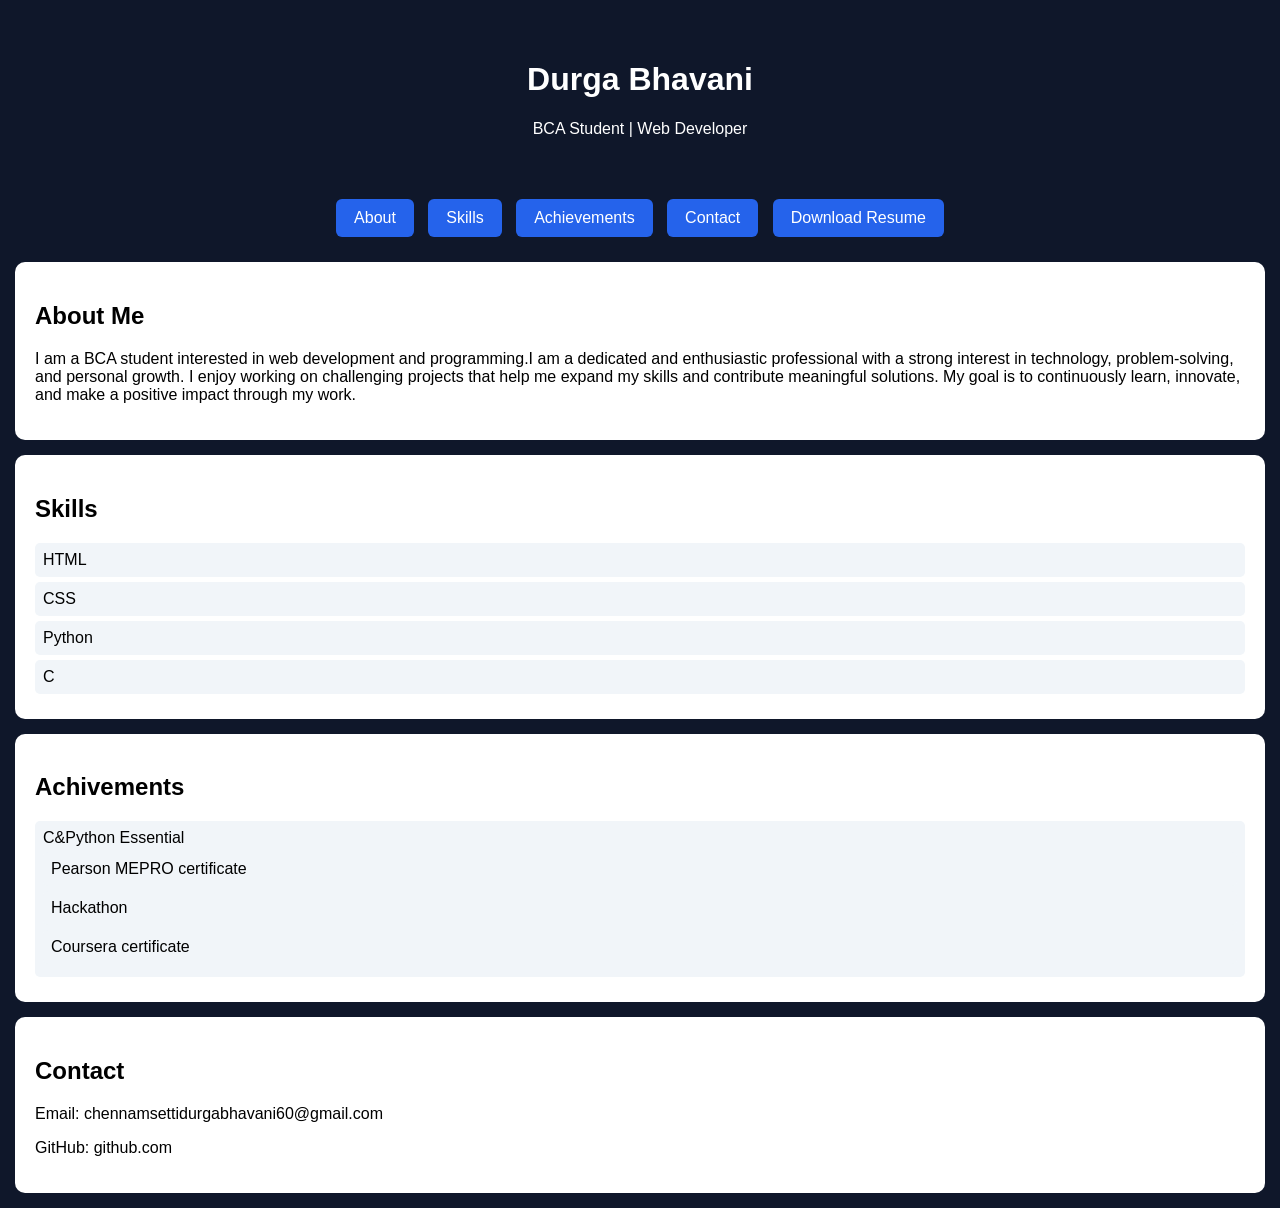
==== index.html @ 7fc882d9 "Rename home.html to index.html" ====
<!DOCTYPE html>
<html lang="en">
<head>
<meta charset="UTF-8">
<title>Portfolio</title>

<style>
body{
  margin:0;
  font-family:Arial;
  background:#0f172a;
  color:white;
}

header{
  text-align:center;
  padding:40px 20px;
}

.buttons{
  text-align:center;
  margin-bottom:20px;
}

.btn{
  display:inline-block;
  padding:10px 18px;
  margin:5px;
  background:#2563eb;
  color:white;
  text-decoration:none;
  border-radius:6px;
  transition:0.3s;
}

.btn:hover{
  background:#1e40af;
  transform:scale(1.05);
}

section{
  background:white;
  color:black;
  margin:15px;
  padding:20px;
  border-radius:10px;
}

.box{
  background:#f1f5f9;
  padding:8px;
  margin:5px 0;
  border-radius:5px;
}
</style>
</head>

<body>

<header>
  <h1>Durga Bhavani</h1>
  <p>BCA Student | Web Developer</p>
</header>

<div class="buttons">
  <a href="#about" class="btn">About</a>
  <a href="#skills" class="btn">Skills</a>
  <a href="#achivements"
class="btn">Achievements</a>
  <a href="#contact" class="btn">Contact</a>
  <a href="resume.pdf" class="btn" download>Download Resume</a>
</div>

<section id="about">
  <h2>About Me</h2>
  <p>I am a BCA student interested in web development and programming.I am a dedicated and enthusiastic professional with a strong interest in technology, problem-solving, and personal growth. I enjoy working on challenging projects that help me expand my skills and contribute meaningful solutions. My goal is to continuously learn, innovate, and make a positive impact through my work.</p>
</section>

<section id="skills">
  <h2>Skills</h2>
  <div class="box">HTML</div>
  <div class="box">CSS</div>
  <div class="box">Python</div>
  <div class="box">C</div>
</section>

<section id="achivements">
   <h2>Achivements</h2>
   <div class="box">C&Python Essential 
   <div class="box">Pearson MEPRO certificate</div>
   <div class="box">Hackathon</div>
   <div class="box">Coursera certificate</div>
   </section>
   

<section id="contact">
  <h2>Contact</h2>
  <p>Email: chennamsettidurgabhavani60@gmail.com</p>
  <p>GitHub: github.com</p>
</section>

</body>
</html>
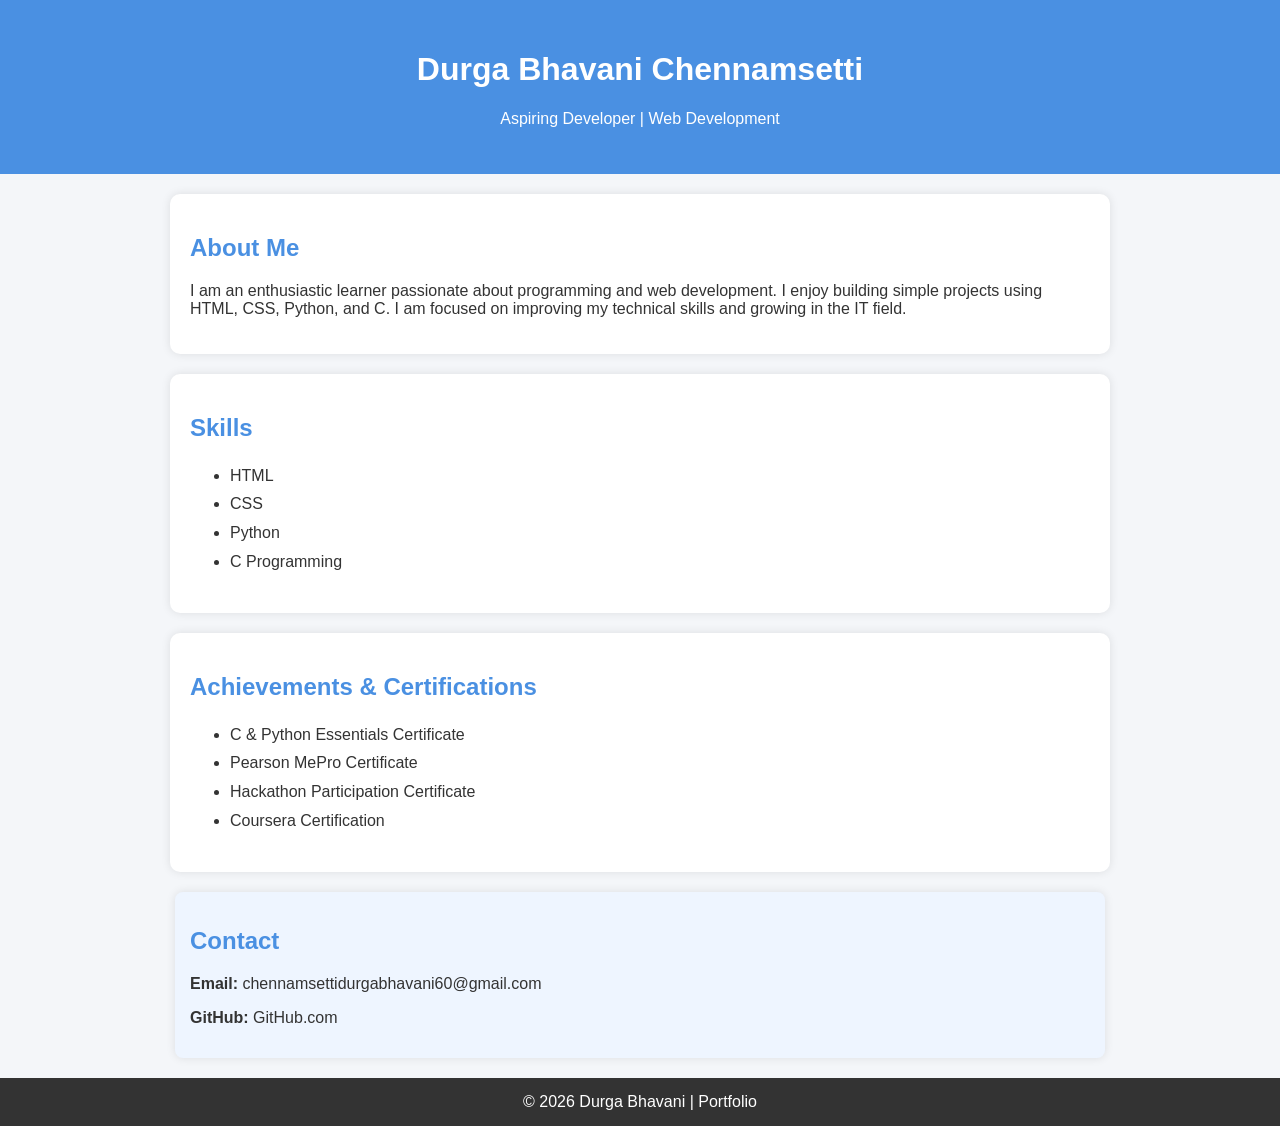
==== commit 1d5a05bf: "Rename home.html to index.html" ====
--- a/index.html
+++ b/index.html
@@ -1,103 +1,101 @@
 <!DOCTYPE html>
 <html lang="en">
 <head>
-<meta charset="UTF-8">
-<title>Portfolio</title>
+  <meta charset="UTF-8">
+  <title>Durga Bhavani Portfolio</title>
+  <style>
+    body {
+      font-family: Arial, sans-serif;
+      margin: 0;
+      background: #f4f6f9;
+      color: #333;
+    }
 
-<style>
-body{
-  margin:0;
-  font-family:Arial;
-  background:#0f172a;
-  color:white;
-}
+    header {
+      background: #4a90e2;
+      color: white;
+      padding: 30px;
+      text-align: center;
+    }
 
-header{
-  text-align:center;
-  padding:40px 20px;
-}
+    section {
+      max-width: 900px;
+      margin: 20px auto;
+      background: white;
+      padding: 20px;
+      border-radius: 10px;
+      box-shadow: 0 0 10px rgba(0,0,0,0.1);
+    }
 
-.buttons{
-  text-align:center;
-  margin-bottom:20px;
-}
+    h2 {
+      color: #4a90e2;
+    }
 
-.btn{
-  display:inline-block;
-  padding:10px 18px;
-  margin:5px;
-  background:#2563eb;
-  color:white;
-  text-decoration:none;
-  border-radius:6px;
-  transition:0.3s;
-}
+    ul {
+      line-height: 1.8;
+    }
 
-.btn:hover{
-  background:#1e40af;
-  transform:scale(1.05);
-}
+    .contact {
+      background: #eef5ff;
+      padding: 15px;
+      border-radius: 8px;
+    }
 
-section{
-  background:white;
-  color:black;
-  margin:15px;
-  padding:20px;
-  border-radius:10px;
-}
-
-.box{
-  background:#f1f5f9;
-  padding:8px;
-  margin:5px 0;
-  border-radius:5px;
-}
-</style>
+    footer {
+      text-align: center;
+      padding: 15px;
+      background: #333;
+      color: white;
+      margin-top: 20px;
+    }
+  </style>
 </head>
 
 <body>
 
 <header>
-  <h1>Durga Bhavani</h1>
-  <p>BCA Student | Web Developer</p>
+  <h1>Durga Bhavani Chennamsetti</h1>
+  <p>Aspiring Developer | Web Development</p>
 </header>
 
-<div class="buttons">
-  <a href="#about" class="btn">About</a>
-  <a href="#skills" class="btn">Skills</a>
-  <a href="#achivements"
-class="btn">Achievements</a>
-  <a href="#contact" class="btn">Contact</a>
-  <a href="resume.pdf" class="btn" download>Download Resume</a>
-</div>
-
-<section id="about">
+<section>
   <h2>About Me</h2>
-  <p>I am a BCA student interested in web development and programming.I am a dedicated and enthusiastic professional with a strong interest in technology, problem-solving, and personal growth. I enjoy working on challenging projects that help me expand my skills and contribute meaningful solutions. My goal is to continuously learn, innovate, and make a positive impact through my work.</p>
+  <p>
+    I am an enthusiastic learner passionate about programming and web development.
+    I enjoy building simple projects using HTML, CSS, Python, and C. I am focused
+    on improving my technical skills and growing in the IT field.
+  </p>
 </section>
 
-<section id="skills">
+<section>
   <h2>Skills</h2>
-  <div class="box">HTML</div>
-  <div class="box">CSS</div>
-  <div class="box">Python</div>
-  <div class="box">C</div>
+  <ul>
+    <li>HTML</li>
+    <li>CSS</li>
+    <li>Python</li>
+    <li>C Programming</li>
+  </ul>
 </section>
 
-<section id="achivements">
-   <h2>Achivements</h2>
-   <div class="box">C&Python Essential 
-   <div class="box">Pearson MEPRO certificate</div>
-   <div class="box">Hackathon</div>
-   <div class="box">Coursera certificate</div>
-   </section>
-   
+<section>
+  <h2>Achievements & Certifications</h2>
+  <ul>
+    <li>C & Python Essentials Certificate</li>
+    <li>Pearson MePro Certificate</li>
+    <li>Hackathon Participation Certificate</li>
+    <li>Coursera Certification</li>
+  </ul>
+</section>
 
-<section id="contact">
+<section class="contact">
   <h2>Contact</h2>
-  <p>Email: chennamsettidurgabhavani60@gmail.com</p>
-  <p>GitHub: github.com</p>
+  <p><b>Email:</b> chennamsettidurgabhavani60@gmail.com</p>
+  <p><b>GitHub:</b> GitHub.com</p>
 </section>
+
+<footer>
+  © 2026 Durga Bhavani | Portfolio
+</footer>
 
 </body>
 </html>
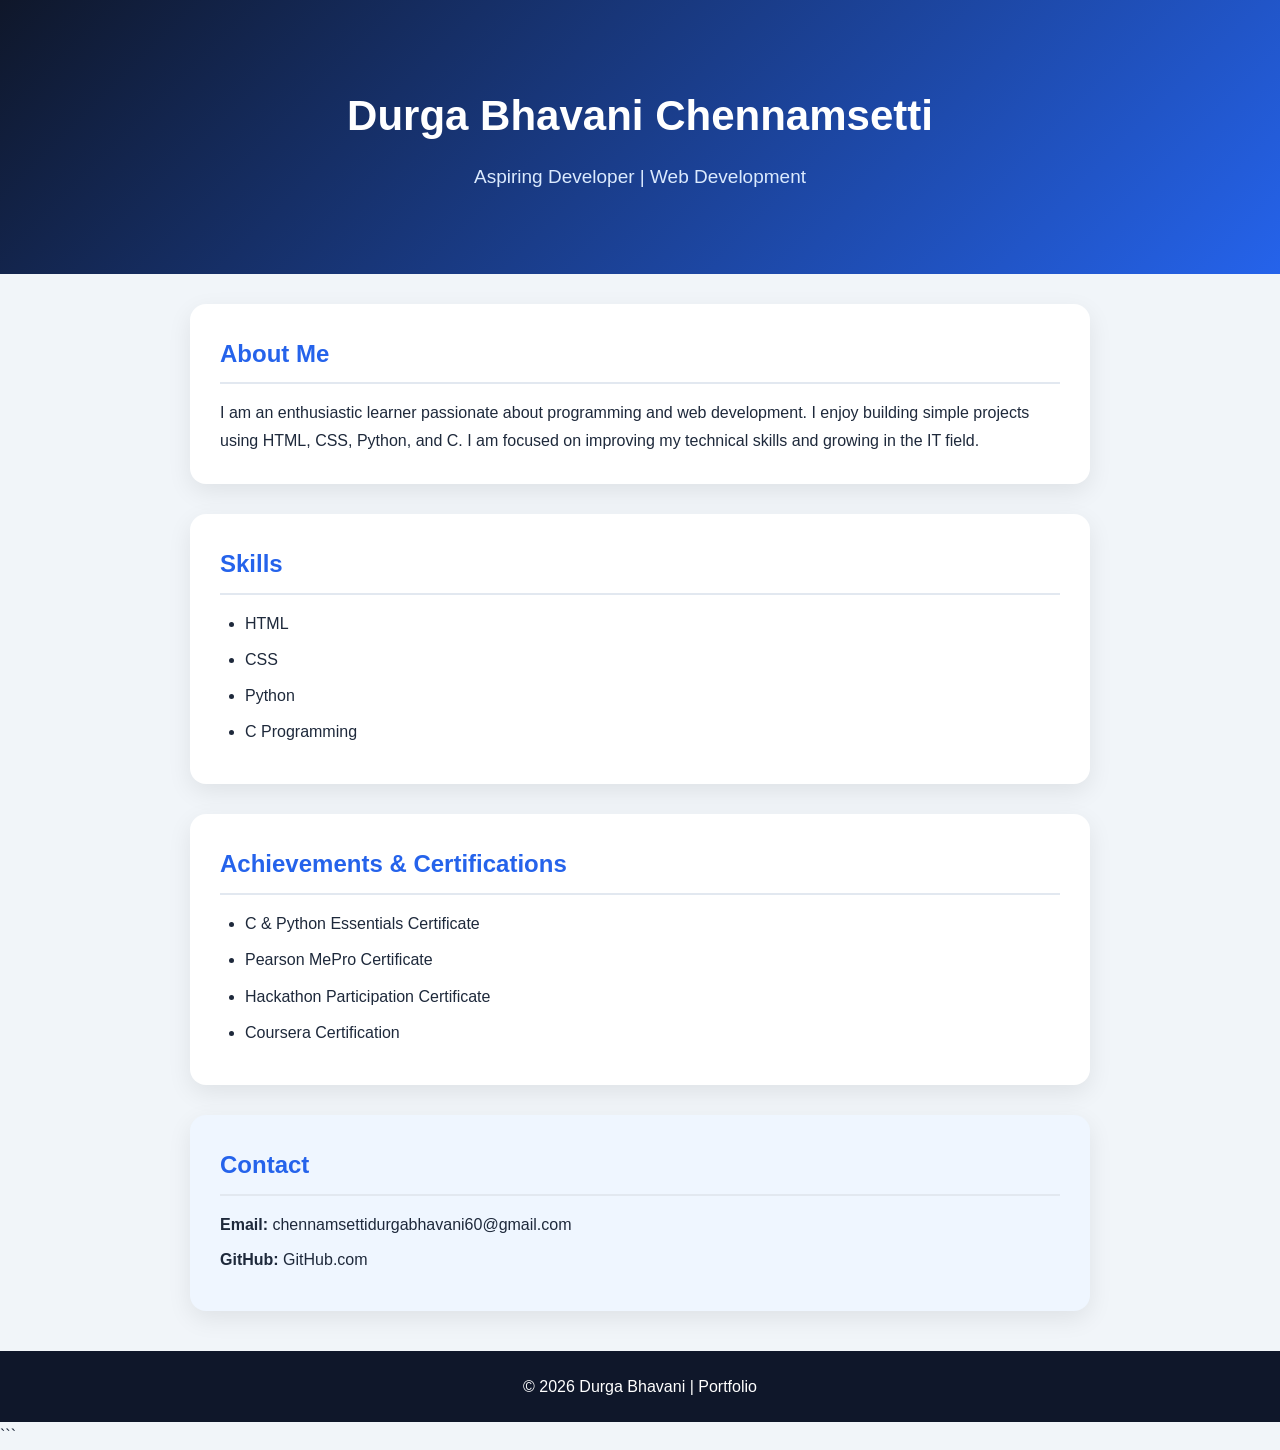
==== commit 81845741: "Refactor index.html for styling and structure" ====
--- a/index.html
+++ b/index.html
@@ -1,101 +1,186 @@
 <!DOCTYPE html>
 <html lang="en">
+
 <head>
   <meta charset="UTF-8">
+  <meta name="viewport" content="width=device-width, initial-scale=1.0">
   <title>Durga Bhavani Portfolio</title>
+
   <style>
+    * {
+      margin: 0;
+      padding: 0;
+      box-sizing: border-box;
+      scroll-behavior: smooth;
+    }
+
     body {
-      font-family: Arial, sans-serif;
-      margin: 0;
-      background: #f4f6f9;
-      color: #333;
+      font-family: "Segoe UI", Arial, sans-serif;
+      background: #f1f5f9;
+      color: #1e293b;
+      line-height: 1.7;
     }
 
     header {
-      background: #4a90e2;
+      background: linear-gradient(135deg, #0f172a, #2563eb);
       color: white;
-      padding: 30px;
+      padding: 80px 20px;
       text-align: center;
+      animation: fadeIn 1s ease;
+    }
+
+    header h1 {
+      font-size: 42px;
+      margin-bottom: 10px;
+    }
+
+    header p {
+      font-size: 19px;
+      color: #dbeafe;
     }
 
     section {
       max-width: 900px;
-      margin: 20px auto;
+      margin: 30px auto;
+      padding: 30px;
       background: white;
-      padding: 20px;
-      border-radius: 10px;
-      box-shadow: 0 0 10px rgba(0,0,0,0.1);
+      border-radius: 16px;
+      box-shadow: 0 8px 25px rgba(0, 0, 0, 0.08);
+      transition: 0.3s ease;
+      animation: slideUp 0.7s ease;
+    }
+
+    section:hover {
+      transform: translateY(-5px);
+      box-shadow: 0 14px 30px rgba(0, 0, 0, 0.12);
     }
 
     h2 {
-      color: #4a90e2;
+      color: #2563eb;
+      margin-bottom: 15px;
+      padding-bottom: 8px;
+      border-bottom: 2px solid #e2e8f0;
     }
 
     ul {
-      line-height: 1.8;
+      padding-left: 25px;
+    }
+
+    li {
+      margin: 9px 0;
     }
 
     .contact {
-      background: #eef5ff;
-      padding: 15px;
-      border-radius: 8px;
+      background: #eff6ff;
+    }
+
+    .contact p {
+      margin: 8px 0;
     }
 
     footer {
       text-align: center;
-      padding: 15px;
-      background: #333;
+      padding: 22px;
+      background: #0f172a;
       color: white;
-      margin-top: 20px;
+      margin-top: 40px;
+    }
+
+    /* Animations */
+    @keyframes fadeIn {
+      from {
+        opacity: 0;
+      }
+
+      to {
+        opacity: 1;
+      }
+    }
+
+    @keyframes slideUp {
+      from {
+        opacity: 0;
+        transform: translateY(20px);
+      }
+
+      to {
+        opacity: 1;
+        transform: translateY(0);
+      }
+    }
+
+    /* Mobile Responsive */
+    @media (max-width: 600px) {
+      header {
+        padding: 55px 15px;
+      }
+
+      header h1 {
+        font-size: 28px;
+      }
+
+      header p {
+        font-size: 16px;
+      }
+
+      section {
+        margin: 20px 12px;
+        padding: 22px;
+      }
+
+      h2 {
+        font-size: 22px;
+      }
     }
   </style>
 </head>
 
 <body>
 
-<header>
-  <h1>Durga Bhavani Chennamsetti</h1>
-  <p>Aspiring Developer | Web Development</p>
-</header>
+  <header>
+    <h1>Durga Bhavani Chennamsetti</h1>
+    <p>Aspiring Developer | Web Development</p>
+  </header>
 
-<section>
-  <h2>About Me</h2>
-  <p>
-    I am an enthusiastic learner passionate about programming and web development.
-    I enjoy building simple projects using HTML, CSS, Python, and C. I am focused
-    on improving my technical skills and growing in the IT field.
-  </p>
-</section>
+  <section>
+    <h2>About Me</h2>
+    <p>
+      I am an enthusiastic learner passionate about programming and web development.
+      I enjoy building simple projects using HTML, CSS, Python, and C. I am focused
+      on improving my technical skills and growing in the IT field.
+    </p>
+  </section>
 
-<section>
-  <h2>Skills</h2>
-  <ul>
-    <li>HTML</li>
-    <li>CSS</li>
-    <li>Python</li>
-    <li>C Programming</li>
-  </ul>
-</section>
+  <section>
+    <h2>Skills</h2>
+    <ul>
+      <li>HTML</li>
+      <li>CSS</li>
+      <li>Python</li>
+      <li>C Programming</li>
+    </ul>
+  </section>
 
-<section>
-  <h2>Achievements & Certifications</h2>
-  <ul>
-    <li>C & Python Essentials Certificate</li>
-    <li>Pearson MePro Certificate</li>
-    <li>Hackathon Participation Certificate</li>
-    <li>Coursera Certification</li>
-  </ul>
-</section>
+  <section>
+    <h2>Achievements & Certifications</h2>
+    <ul>
+      <li>C & Python Essentials Certificate</li>
+      <li>Pearson MePro Certificate</li>
+      <li>Hackathon Participation Certificate</li>
+      <li>Coursera Certification</li>
+    </ul>
+  </section>
 
-<section class="contact">
-  <h2>Contact</h2>
-  <p><b>Email:</b> chennamsettidurgabhavani60@gmail.com</p>
-  <p><b>GitHub:</b> GitHub.com</p>
-</section>
+  <section class="contact">
+    <h2>Contact</h2>
+    <p><b>Email:</b> chennamsettidurgabhavani60@gmail.com</p>
+    <p><b>GitHub:</b> GitHub.com</p>
+  </section>
 
-<footer>
-  © 2026 Durga Bhavani | Portfolio
-</footer>
+  <footer>
+    © 2026 Durga Bhavani | Portfolio
+  </footer>
 
 </body>
 </html>
+```
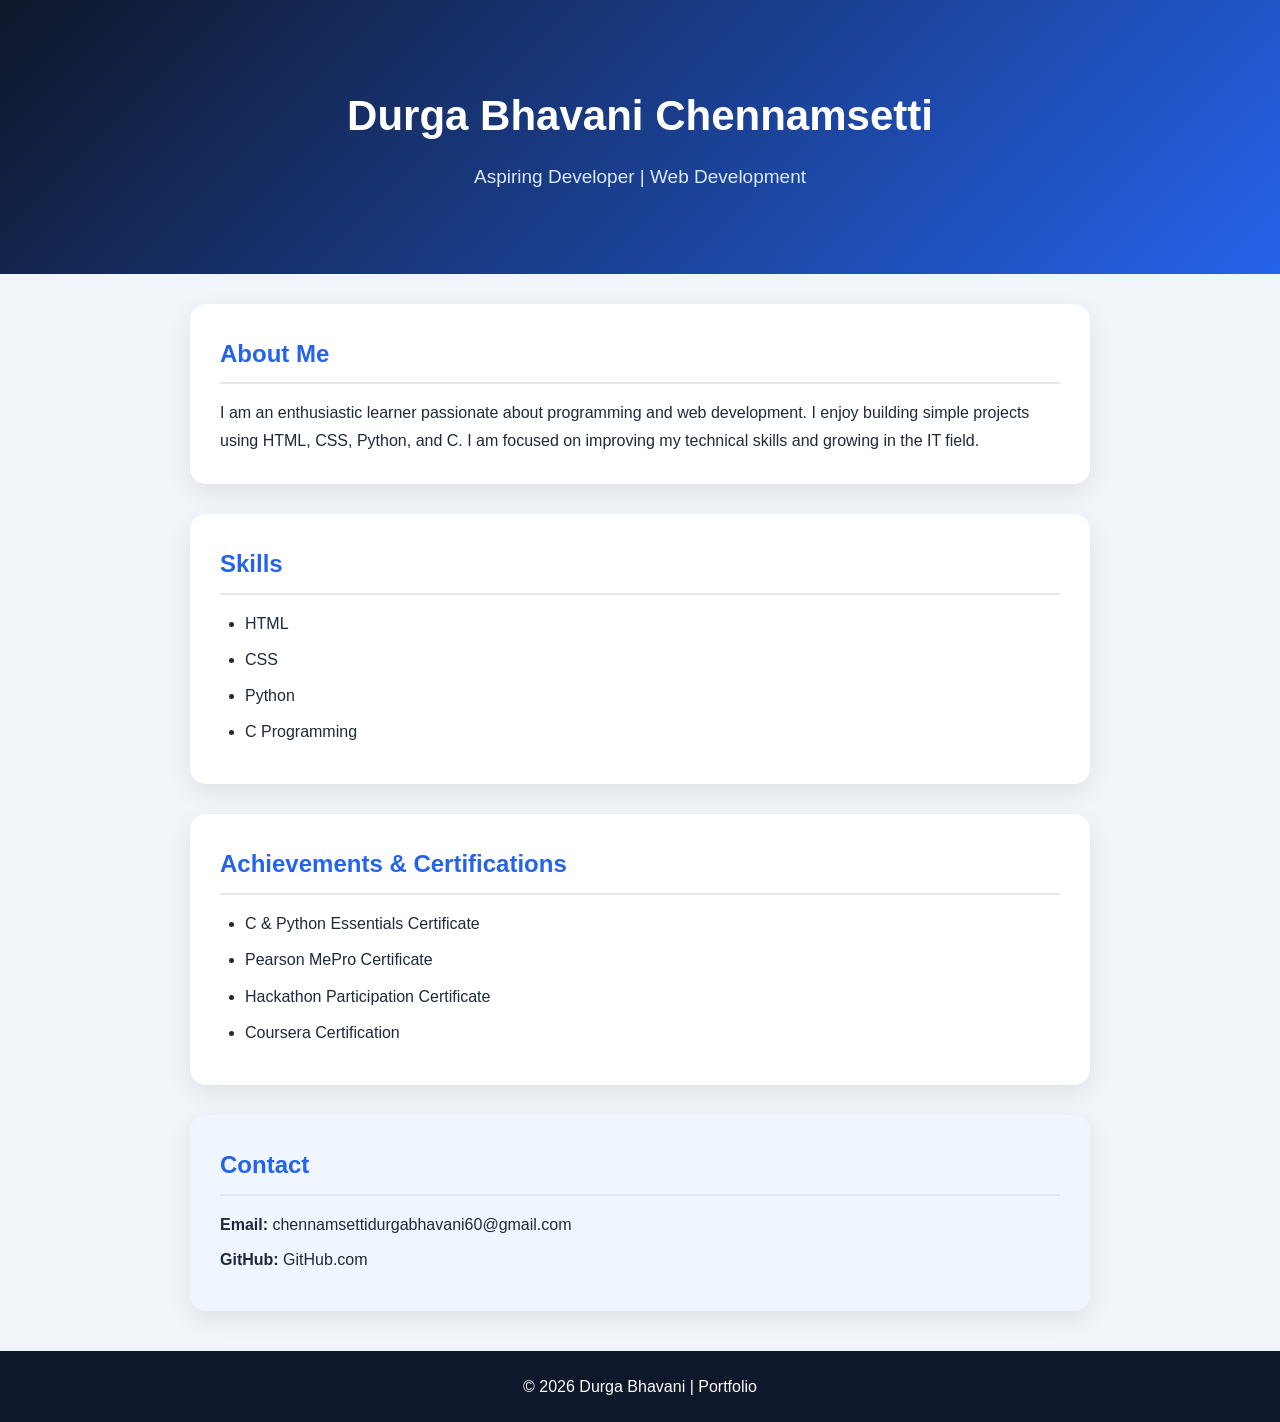
==== commit fe35abdc: "Update index.html" ====
--- a/index.html
+++ b/index.html
@@ -183,4 +183,3 @@
 
 </body>
 </html>
-```
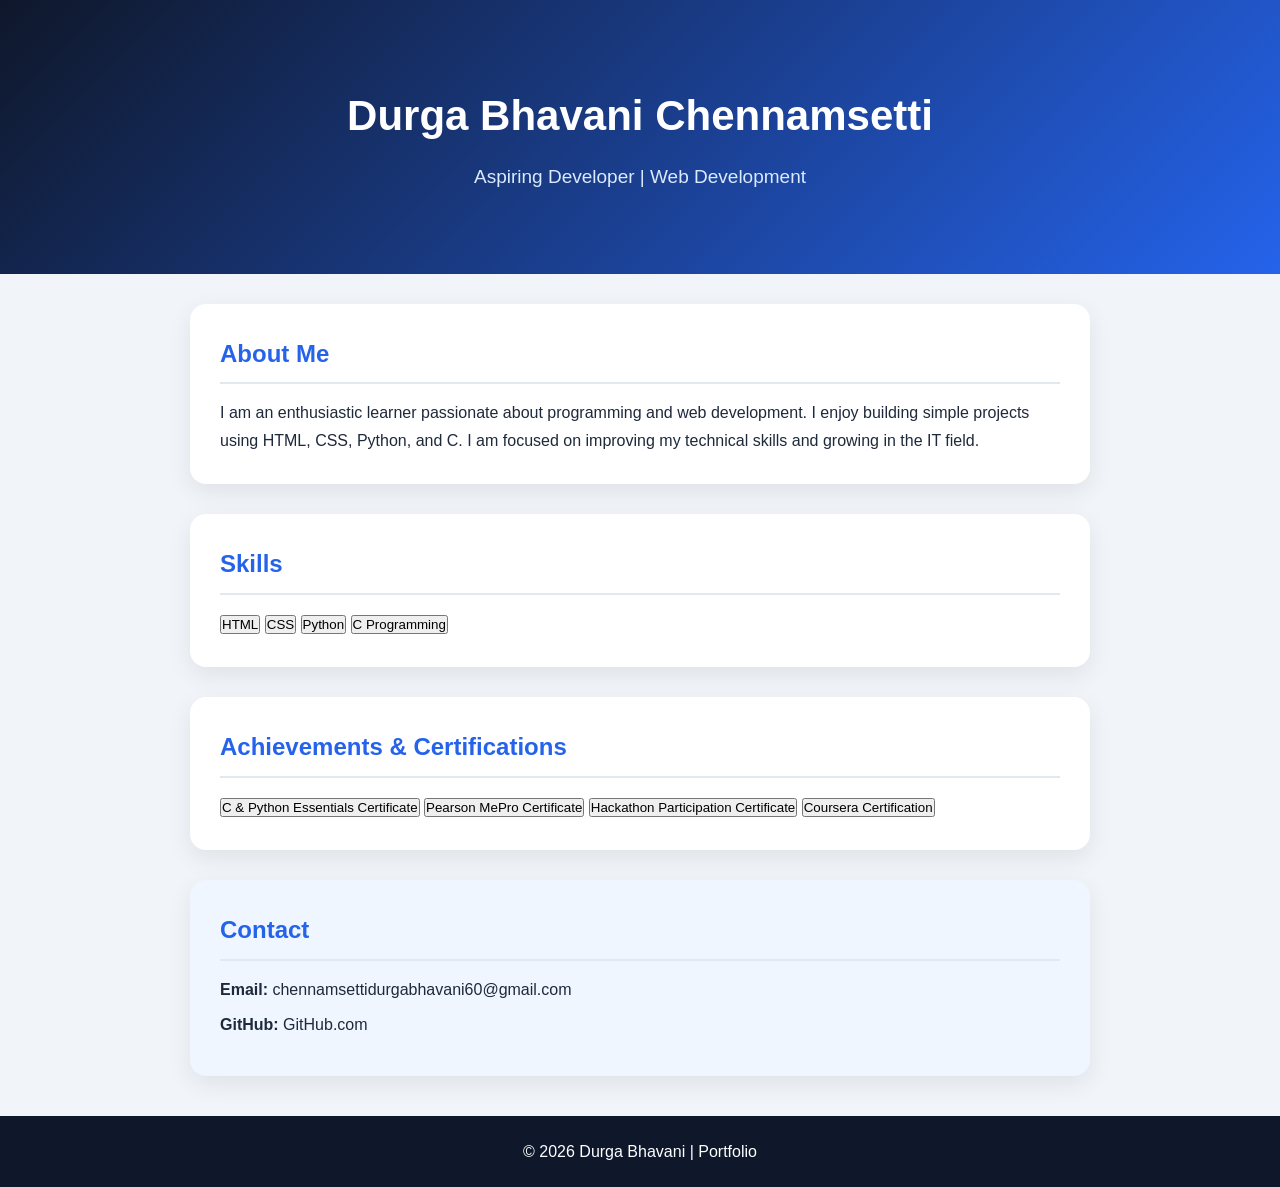
==== commit f06a4843: "Refactor skills and achievements sections to use buttons Replaced skill and achievement lists with b" ====
--- a/index.html
+++ b/index.html
@@ -151,25 +151,27 @@
     </p>
   </section>
 
-  <section>
-    <h2>Skills</h2>
-    <ul>
-      <li>HTML</li>
-      <li>CSS</li>
-      <li>Python</li>
-      <li>C Programming</li>
-    </ul>
-  </section>
+  <section id="skills">
+  <h2>Skills</h2>
 
-  <section>
-    <h2>Achievements & Certifications</h2>
-    <ul>
-      <li>C & Python Essentials Certificate</li>
-      <li>Pearson MePro Certificate</li>
-      <li>Hackathon Participation Certificate</li>
-      <li>Coursera Certification</li>
-    </ul>
-  </section>
+  <div class="skills">
+    <button>HTML</button>
+    <button>CSS</button>
+    <button>Python</button>
+    <button>C Programming</button>
+  </div>
+</section>
+ 
+<section>
+  <h2>Achievements & Certifications</h2>
+
+  <div class="button-container">
+    <button>C & Python Essentials Certificate</button>
+    <button>Pearson MePro Certificate</button>
+    <button>Hackathon Participation Certificate</button>
+    <button>Coursera Certification</button>
+  </div>
+</section>
 
   <section class="contact">
     <h2>Contact</h2>
